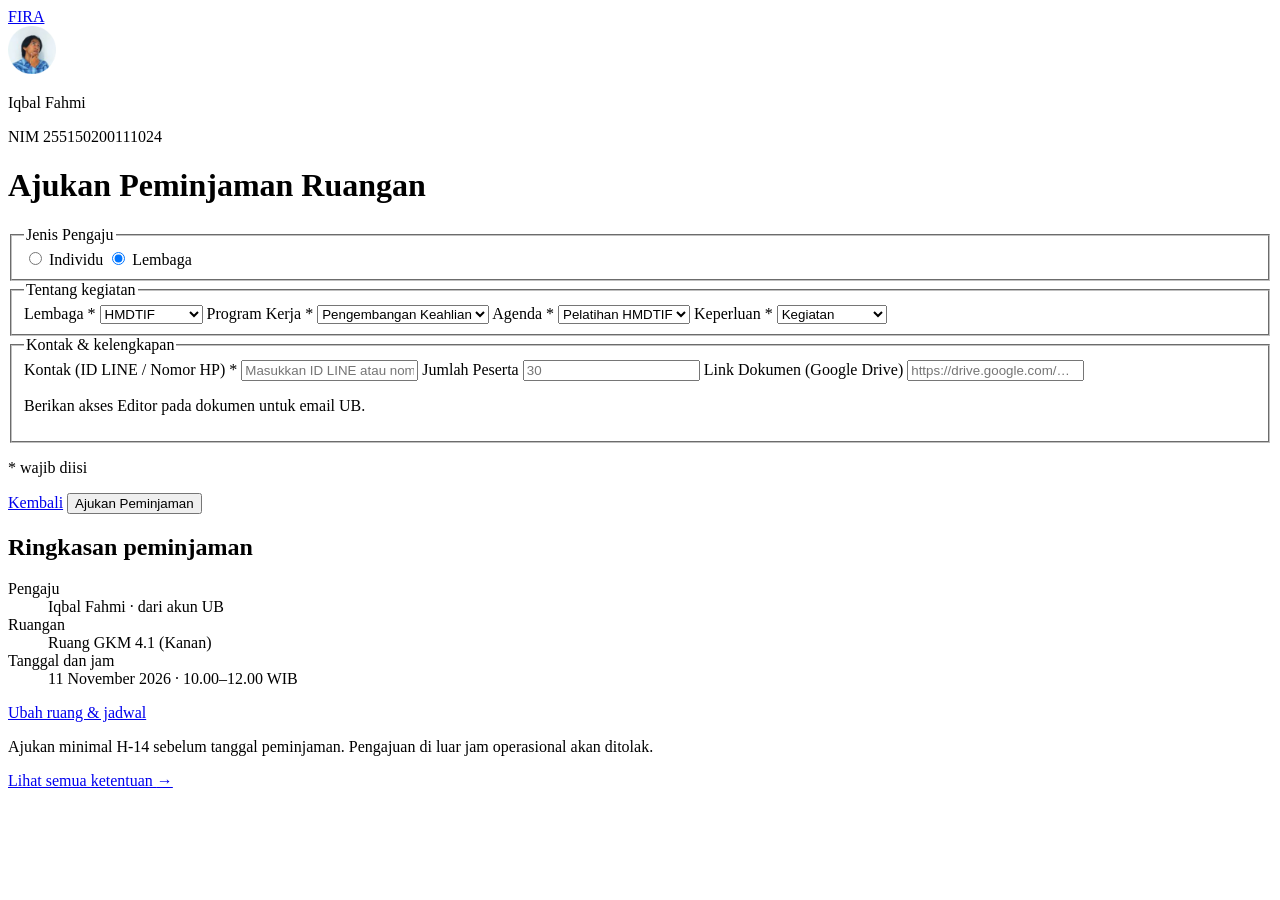
==== ajukan-ruangan.html @ b6a5ecf0 "Gabung Peralatan dan Publikasi sebagai tab di halaman Pinjam Fasilitas" ====
<!doctype html>
<html lang="id">
<head>
  <meta charset="utf-8">
  <meta name="viewport" content="width=device-width, initial-scale=1">
  <title>Ajukan Peminjaman Ruangan · FIRA</title>
</head>
<body>

  <!-- Header -->
  <header>
    <a href="dashboard.html" aria-label="FIRA, ke Dashboard">
      <span>FIRA</span>
    </a>

    <div>
      <img src="assets/avatar.png" alt="" width="48" height="48">
      <p>Iqbal Fahmi</p>
      <p>NIM 255150200111024</p>
    </div>
  </header>

  <main>
    <h1>Ajukan Peminjaman Ruangan</h1>

    <!-- Formulir -->
    <form id="form-ajukan" novalidate>

      <fieldset>
        <legend>Jenis Pengaju</legend>
        <input type="radio" id="pengaju-individu" name="jenis-pengaju" value="individu">
        <label for="pengaju-individu">Individu</label>
        <input type="radio" id="pengaju-lembaga" name="jenis-pengaju" value="lembaga" checked>
        <label for="pengaju-lembaga">Lembaga</label>
      </fieldset>

      <fieldset>
        <legend>Tentang kegiatan</legend>

        <label for="lembaga">Lembaga <span aria-hidden="true">*</span></label>
        <select id="lembaga" name="lembaga" required>
          <option value="">Pilih lembaga</option>
          <option selected>HMDTIF</option>
        </select>

        <label for="proker">Program Kerja <span aria-hidden="true">*</span></label>
        <select id="proker" name="proker" required>
          <option value="">Pilih program kerja</option>
          <option selected>Pengembangan Keahlian</option>
        </select>

        <label for="agenda">Agenda <span aria-hidden="true">*</span></label>
        <select id="agenda" name="agenda" required>
          <option value="">Pilih agenda</option>
          <option selected>Pelatihan HMDTIF</option>
        </select>

        <label for="keperluan">Keperluan <span aria-hidden="true">*</span></label>
        <select id="keperluan" name="keperluan" required>
          <option value="">Pilih keperluan</option>
          <option selected>Kegiatan</option>
        </select>
      </fieldset>

      <fieldset>
        <legend>Kontak &amp; kelengkapan</legend>

        <label for="kontak">Kontak (ID LINE / Nomor HP) <span aria-hidden="true">*</span></label>
        <input type="text" id="kontak" name="kontak" required autocomplete="tel"
               placeholder="Masukkan ID LINE atau nomor HP">

        <label for="peserta">Jumlah Peserta</label>
        <input type="number" id="peserta" name="peserta" min="1" inputmode="numeric" placeholder="30">

        <label for="dokumen">Link Dokumen (Google Drive)</label>
        <input type="url" id="dokumen" name="dokumen" aria-describedby="bantu-dokumen"
               placeholder="https://drive.google.com/…">
        <p id="bantu-dokumen">Berikan akses Editor pada dokumen untuk email UB.</p>
      </fieldset>

      <p><span aria-hidden="true">*</span> wajib diisi</p>

      <!-- Aksi -->
      <a href="pinjam.html#ruangan">Kembali</a>
      <button type="submit">Ajukan Peminjaman</button>
    </form>
  </main>

  <!-- Ringkasan -->
  <aside aria-labelledby="judul-ringkasan">
    <h2 id="judul-ringkasan">Ringkasan peminjaman</h2>
    <dl>
      <dt>Pengaju</dt>
      <dd>Iqbal Fahmi · dari akun UB</dd>
      <dt>Ruangan</dt>
      <dd>Ruang GKM 4.1 (Kanan)</dd>
      <dt>Tanggal dan jam</dt>
      <dd><time datetime="2026-11-11T10:00">11 November 2026 · 10.00–12.00 WIB</time></dd>
    </dl>
    <a href="pinjam.html#ruangan">Ubah ruang &amp; jadwal</a>

    <p>Ajukan minimal H-14 sebelum tanggal peminjaman. Pengajuan di luar jam operasional akan ditolak.</p>
    <a href="prosedur.html">Lihat semua ketentuan <span aria-hidden="true">→</span></a>
  </aside>

</body>
</html>
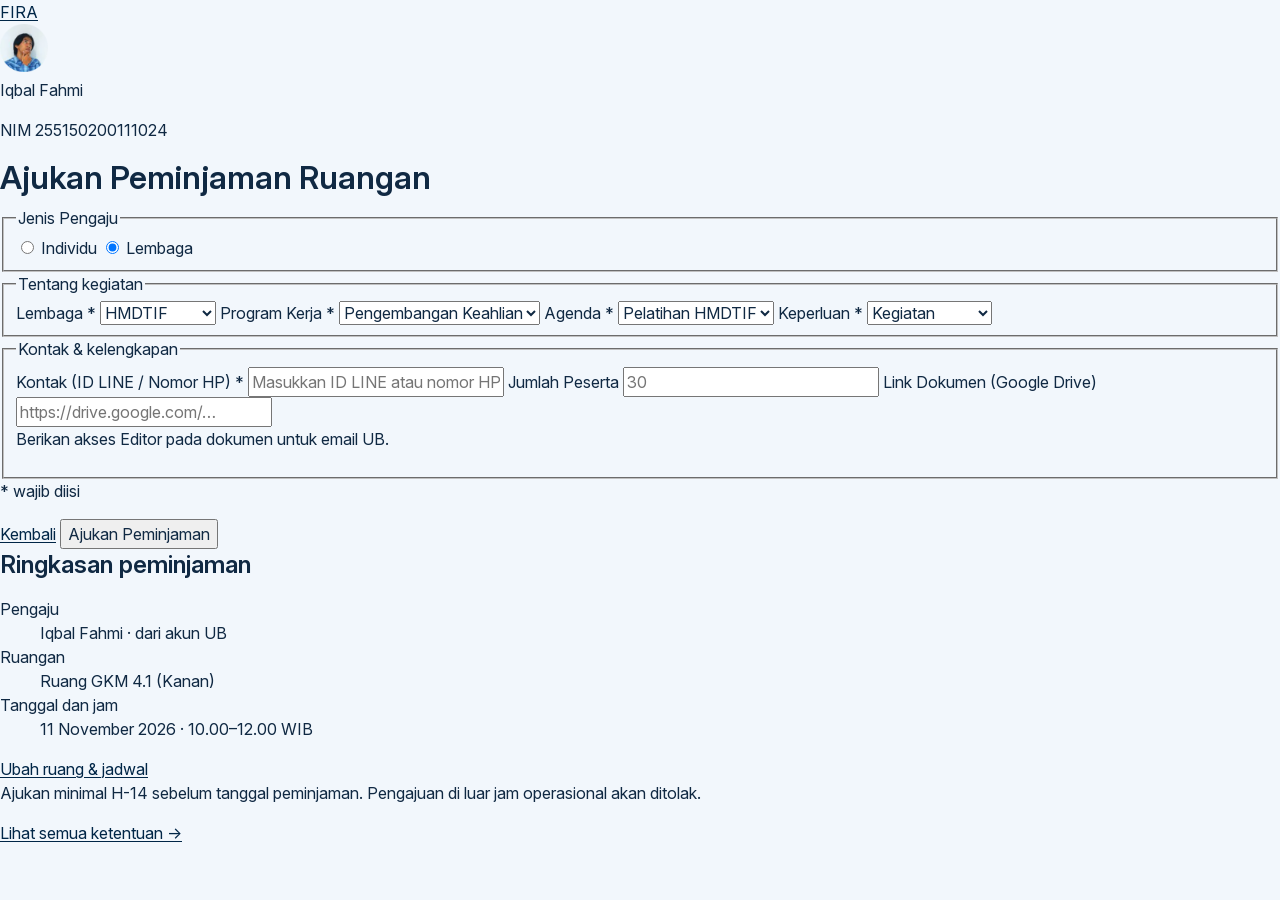
==== commit 6a436fff: "Tahap 1: design tokens, CSS dasar, dan skrip cek kontras WCAG" ====
--- a/ajukan-ruangan.html
+++ b/ajukan-ruangan.html
@@ -4,6 +4,8 @@
   <meta charset="utf-8">
   <meta name="viewport" content="width=device-width, initial-scale=1">
   <title>Ajukan Peminjaman Ruangan · FIRA</title>
+  <link rel="stylesheet" href="css/tokens.css">
+  <link rel="stylesheet" href="css/base.css">
 </head>
 <body>
 
--- a/css/tokens.css
+++ b/css/tokens.css
@@ -0,0 +1,106 @@
+/* Design tokens FIRA */
+
+:root {
+  /* ---------- Primitive: warna ---------- */
+  --white: #ffffff;
+  --navy-900: #002647;
+  --navy-800: #102943;
+  --navy-700: #1e4a7a;
+  --slate-600: #51657b;
+  --slate-400: #7a8ca3;
+  --slate-200: #dce6ef;
+  --slate-100: #f2f7fc;
+  --slate-50: #f5f8fc;
+  --orange-300: #ffa447;
+  --orange-500: #ec831e;
+  --blue-400: #298bd1;
+  --blue-800: #1e40af;
+  --blue-50: #e1f2ff;
+  --purple-800: #513990;
+  --purple-50: #f0ebff;
+  --green-800: #216043;
+  --green-50: #e9f6ef;
+  --amber-800: #884209;
+  --amber-50: #fff5e9;
+  --red-800: #9e3228;
+  --red-50: #fdede9;
+
+  /* ---------- Semantic: warna ---------- */
+  /* 60% permukaan */
+  --color-bg-page: var(--slate-100);
+  --color-bg-surface: var(--white);
+  --color-bg-subtle: var(--slate-50);
+
+  /* 30% teks & struktur */
+  --color-text: var(--navy-800);
+  --color-text-muted: var(--slate-600);
+  --color-text-on-action: var(--white);
+  --color-border-subtle: var(--slate-200);
+  --color-border-control: var(--slate-400);
+
+  /* 10% aksi & aksen */
+  --color-action-primary: var(--navy-900);
+  --color-action-primary-hover: var(--navy-700);
+  --color-action-on-dark: var(--orange-300);
+  --color-accent: var(--orange-500);
+  --color-focus-ring: var(--blue-400);
+
+  /* Status */
+  --color-status-warning: var(--amber-800);
+  --color-status-warning-bg: var(--amber-50);
+  --color-status-danger: var(--red-800);
+  --color-status-danger-bg: var(--red-50);
+  --color-status-success: var(--green-800);
+  --color-status-success-bg: var(--green-50);
+
+  /* Kategori fasilitas */
+  --color-cat-ruangan: var(--blue-800);
+  --color-cat-ruangan-bg: var(--blue-50);
+  --color-cat-peralatan: var(--purple-800);
+  --color-cat-peralatan-bg: var(--purple-50);
+  --color-cat-publikasi: var(--green-800);
+  --color-cat-publikasi-bg: var(--green-50);
+
+  /* ---------- Spasi (8-point) ---------- */
+  --space-1: 0.25rem;  /* 4px */
+  --space-2: 0.5rem;   /* 8px */
+  --space-4: 1rem;     /* 16px */
+  --space-6: 1.5rem;   /* 24px */
+  --space-8: 2rem;     /* 32px */
+  --space-12: 3rem;    /* 48px */
+
+  /* ---------- Tipografi (Major Third 1,25) ---------- */
+  --font-sans: "Inter", Arial, sans-serif;
+  --font-mono: ui-monospace, "JetBrains Mono", Consolas, monospace;
+
+  --text-caption: 0.75rem;   /* 12px */
+  --text-body: 1rem;         /* 16px */
+  --text-h3: 1.25rem;        /* 20px */
+  --text-h2: 1.5rem;         /* 24px */
+  --text-h1: 2rem;           /* 32px */
+
+  --leading-caption: 1rem;   /* 16px */
+  --leading-body: 1.5rem;    /* 24px */
+  --leading-h3: 1.75rem;     /* 28px */
+  --leading-h2: 2rem;        /* 32px */
+  --leading-h1: 2.5rem;      /* 40px */
+
+  --weight-regular: 400;
+  --weight-medium: 500;
+  --weight-semibold: 600;
+  --weight-bold: 700;
+
+  /* ---------- Bentuk ---------- */
+  --radius-sm: 8px;
+  --radius-md: 12px;
+  --radius-lg: 24px;
+  --radius-pill: 999px;
+  --shadow-card: 0 4px 16px rgba(0, 38, 71, 0.08);
+
+  /* ---------- Interaksi ---------- */
+  --size-target: 3rem;       /* 48px, Fitts */
+  --focus-ring: 2px solid var(--color-focus-ring);
+  --focus-offset: 2px;
+  --duration-fast: 100ms;
+  --duration-base: 200ms;
+}
--- a/css/base.css
+++ b/css/base.css
@@ -0,0 +1,80 @@
+/* Dasar: font, reset, tipografi, fokus */
+
+@font-face {
+  font-family: "Inter";
+  src: url("../assets/InterVariable.woff2") format("woff2");
+  font-weight: 100 900;
+  font-display: swap;
+}
+
+*,
+*::before,
+*::after {
+  box-sizing: border-box;
+}
+
+body {
+  margin: 0;
+  background: var(--color-bg-page);
+  color: var(--color-text);
+  font-family: var(--font-sans);
+  font-size: var(--text-body);
+  line-height: var(--leading-body);
+}
+
+/* Tipografi */
+h1, h2, h3, h4 {
+  margin: 0 0 var(--space-2);
+  font-weight: var(--weight-semibold);
+}
+
+h1 { font-size: var(--text-h1); line-height: var(--leading-h1); }
+h2 { font-size: var(--text-h2); line-height: var(--leading-h2); }
+h3 { font-size: var(--text-h3); line-height: var(--leading-h3); }
+h4 { font-size: var(--text-body); line-height: var(--leading-body); }
+
+p {
+  margin: 0 0 var(--space-4);
+}
+
+small,
+caption {
+  font-size: var(--text-caption);
+  line-height: var(--leading-caption);
+}
+
+a {
+  color: var(--color-action-primary);
+  text-decoration-thickness: 1px;
+  text-underline-offset: 2px;
+}
+
+img {
+  max-width: 100%;
+  height: auto;
+}
+
+/* Form mewarisi font halaman */
+button,
+input,
+select,
+textarea {
+  font: inherit;
+  color: inherit;
+}
+
+/* Fokus keyboard */
+:focus-visible {
+  outline: var(--focus-ring);
+  outline-offset: var(--focus-offset);
+}
+
+/* Gerak minimal */
+@media (prefers-reduced-motion: reduce) {
+  *,
+  *::before,
+  *::after {
+    transition-duration: 0.01ms !important;
+    animation-duration: 0.01ms !important;
+  }
+}
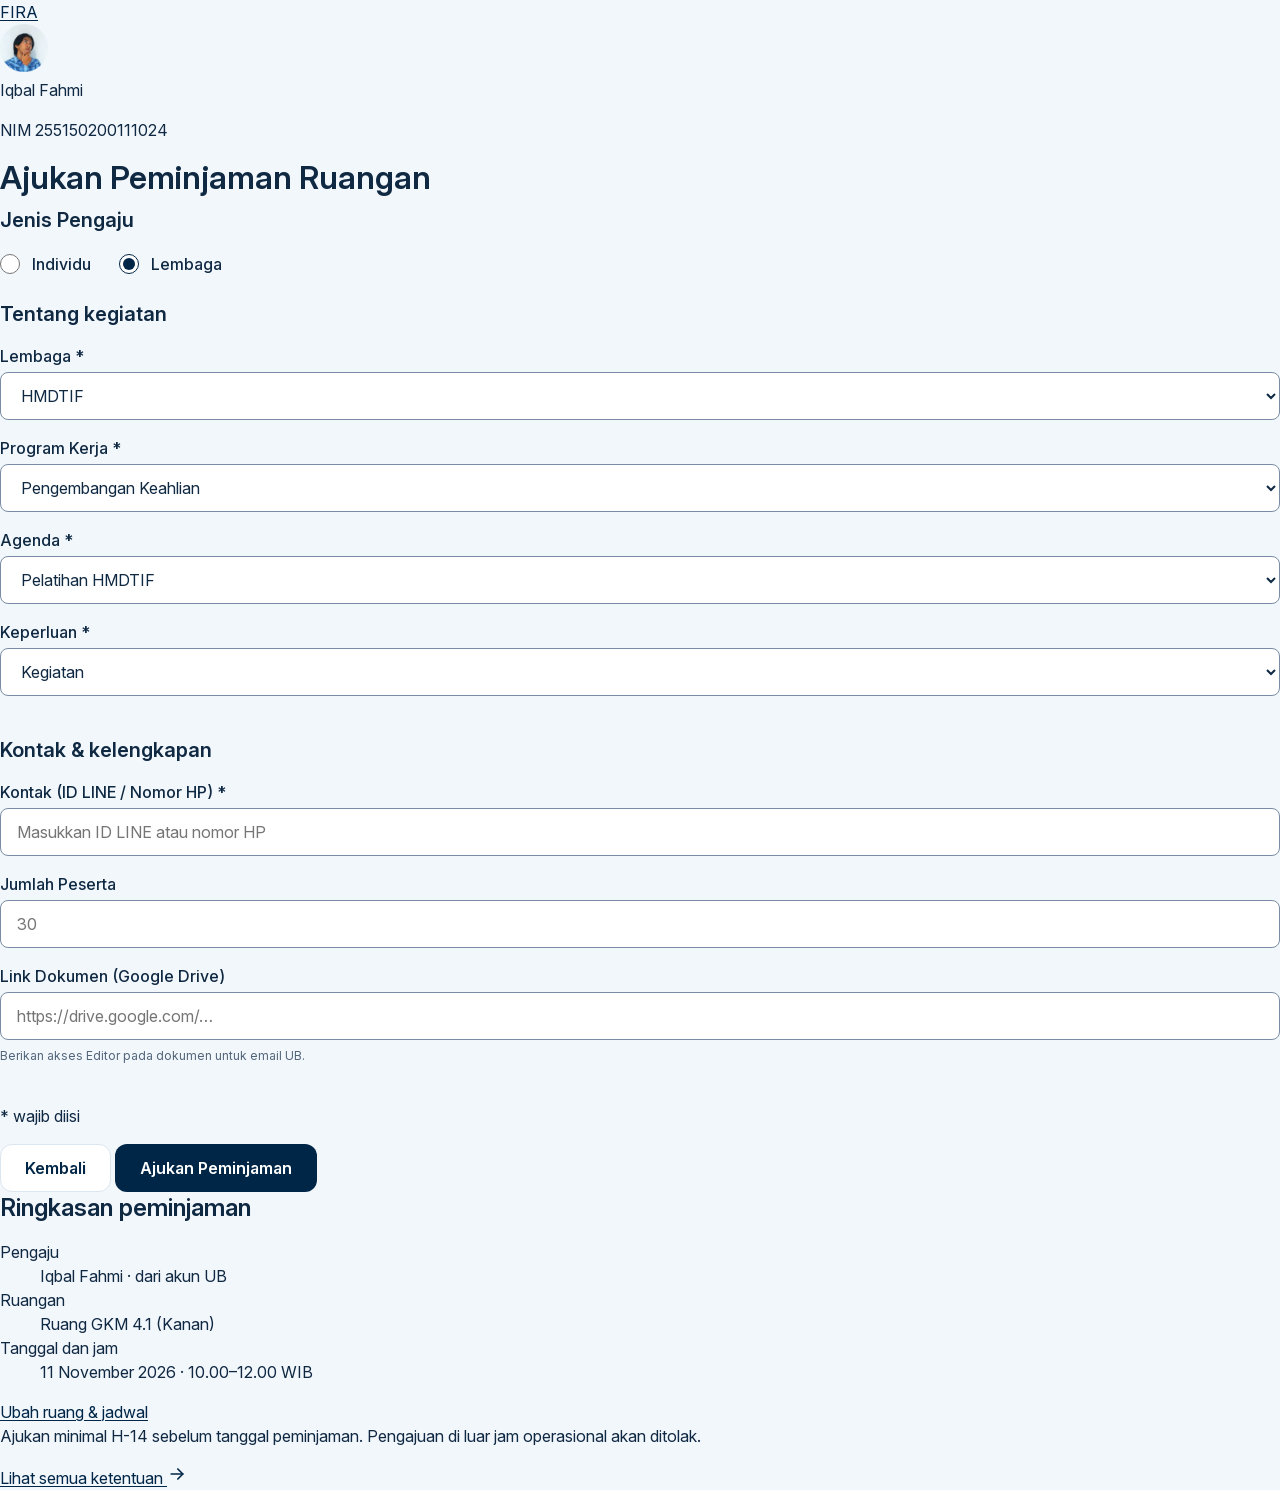
==== commit 158251bf: "Tahap 2: komponen tombol, badge, field, kartu, ikon SVG, dan etalase komponen" ====
--- a/ajukan-ruangan.html
+++ b/ajukan-ruangan.html
@@ -6,6 +6,7 @@
   <title>Ajukan Peminjaman Ruangan · FIRA</title>
   <link rel="stylesheet" href="css/tokens.css">
   <link rel="stylesheet" href="css/base.css">
+  <link rel="stylesheet" href="css/components.css">
 </head>
 <body>
 
@@ -77,14 +78,14 @@
         <label for="dokumen">Link Dokumen (Google Drive)</label>
         <input type="url" id="dokumen" name="dokumen" aria-describedby="bantu-dokumen"
                placeholder="https://drive.google.com/…">
-        <p id="bantu-dokumen">Berikan akses Editor pada dokumen untuk email UB.</p>
+        <p class="hint" id="bantu-dokumen">Berikan akses Editor pada dokumen untuk email UB.</p>
       </fieldset>
 
       <p><span aria-hidden="true">*</span> wajib diisi</p>
 
       <!-- Aksi -->
-      <a href="pinjam.html#ruangan">Kembali</a>
-      <button type="submit">Ajukan Peminjaman</button>
+      <a class="btn btn--secondary" href="pinjam.html#ruangan">Kembali</a>
+      <button type="submit" class="btn btn--primary">Ajukan Peminjaman</button>
     </form>
   </main>
 
@@ -102,7 +103,7 @@
     <a href="pinjam.html#ruangan">Ubah ruang &amp; jadwal</a>
 
     <p>Ajukan minimal H-14 sebelum tanggal peminjaman. Pengajuan di luar jam operasional akan ditolak.</p>
-    <a href="prosedur.html">Lihat semua ketentuan <span aria-hidden="true">→</span></a>
+    <a href="prosedur.html">Lihat semua ketentuan <svg class="icon" viewBox="0 0 24 24" aria-hidden="true" focusable="false"><path d="M5 12h14"/><path d="M13 6l6 6-6 6"/></svg></a>
   </aside>
 
 </body>
--- a/css/components.css
+++ b/css/components.css
@@ -0,0 +1,213 @@
+/* Komponen: ikon, tombol, badge, field, kartu */
+
+/* ---------- Ikon ---------- */
+.icon {
+  width: 1.25em;
+  height: 1.25em;
+  flex: none;
+  fill: none;
+  stroke: currentColor;
+  stroke-width: 2;
+  stroke-linecap: round;
+  stroke-linejoin: round;
+}
+
+/* ---------- Tombol ---------- */
+.btn {
+  display: inline-flex;
+  align-items: center;
+  justify-content: center;
+  gap: var(--space-2);
+  min-height: var(--size-target);
+  padding: 0 var(--space-6);
+  border: 1px solid transparent;
+  border-radius: var(--radius-md);
+  font-weight: var(--weight-semibold);
+  text-decoration: none;
+  white-space: nowrap;
+  cursor: pointer;
+  transition: background-color var(--duration-fast), border-color var(--duration-fast),
+              transform var(--duration-fast);
+}
+
+.btn:active {
+  transform: scale(0.98);
+}
+
+.btn--primary {
+  background: var(--color-action-primary);
+  color: var(--color-text-on-action);
+}
+
+.btn--primary:hover {
+  background: var(--color-action-primary-hover);
+}
+
+.btn--secondary {
+  background: var(--color-bg-surface);
+  border-color: var(--color-border-subtle);
+  color: var(--color-action-primary);
+}
+
+.btn--secondary:hover {
+  border-color: var(--color-border-control);
+  background: var(--color-bg-subtle);
+}
+
+.btn--on-dark {
+  background: var(--color-action-on-dark);
+  color: var(--color-action-primary);
+}
+
+.btn--on-dark:hover {
+  filter: brightness(1.08);
+}
+
+.btn--sm {
+  min-height: 2.5rem;
+  padding: 0 var(--space-4);
+}
+
+.btn:disabled,
+.btn[aria-disabled="true"] {
+  opacity: 0.45;
+  cursor: not-allowed;
+  transform: none;
+}
+
+/* Loading: tambahkan aria-busy="true" + disabled */
+.btn[aria-busy="true"] {
+  cursor: progress;
+}
+
+.btn[aria-busy="true"]::before {
+  content: "";
+  width: 1em;
+  height: 1em;
+  border: 2px solid currentColor;
+  border-right-color: transparent;
+  border-radius: 50%;
+  animation: putar 700ms linear infinite;
+}
+
+@keyframes putar {
+  to { transform: rotate(360deg); }
+}
+
+/* ---------- Badge status ---------- */
+.badge {
+  display: inline-flex;
+  align-items: center;
+  gap: var(--space-1);
+  margin: 0;
+  padding: var(--space-1) var(--space-2);
+  border-radius: var(--radius-pill);
+  font-size: var(--text-caption);
+  line-height: var(--leading-caption);
+  font-weight: var(--weight-semibold);
+  white-space: nowrap;
+}
+
+.badge--warning { background: var(--color-status-warning-bg); color: var(--color-status-warning); }
+.badge--danger  { background: var(--color-status-danger-bg);  color: var(--color-status-danger); }
+.badge--success { background: var(--color-status-success-bg); color: var(--color-status-success); }
+
+/* ---------- Field ---------- */
+fieldset {
+  margin: 0 0 var(--space-6);
+  padding: 0;
+  border: 0;
+}
+
+legend {
+  margin-bottom: var(--space-4);
+  padding: 0;
+  font-size: var(--text-h3);
+  line-height: var(--leading-h3);
+  font-weight: var(--weight-semibold);
+}
+
+label {
+  display: block;
+  margin-bottom: var(--space-1);
+  font-weight: var(--weight-medium);
+}
+
+input:not([type="checkbox"], [type="radio"]),
+select,
+textarea {
+  display: block;
+  width: 100%;
+  min-height: var(--size-target);
+  margin-bottom: var(--space-4);
+  padding: 0 var(--space-4);
+  border: 1px solid var(--color-border-control);
+  border-radius: var(--radius-sm);
+  background: var(--color-bg-surface);
+  transition: border-color var(--duration-fast);
+}
+
+input:not([type="checkbox"], [type="radio"]):hover,
+select:hover {
+  border-color: var(--color-text-muted);
+}
+
+input[aria-invalid="true"],
+select[aria-invalid="true"] {
+  border-color: var(--color-status-danger);
+}
+
+input:disabled,
+select:disabled {
+  opacity: 0.45;
+  cursor: not-allowed;
+}
+
+input[type="checkbox"],
+input[type="radio"] {
+  width: 1.25rem;
+  height: 1.25rem;
+  margin: 0;
+  vertical-align: middle;
+  accent-color: var(--color-action-primary);
+  cursor: pointer;
+}
+
+input[type="checkbox"] + label,
+input[type="radio"] + label {
+  display: inline;
+  margin: 0 var(--space-6) 0 var(--space-2);
+  vertical-align: middle;
+  cursor: pointer;
+}
+
+.hint {
+  margin-top: calc(-1 * var(--space-2));
+  color: var(--color-text-muted);
+  font-size: var(--text-caption);
+  line-height: var(--leading-caption);
+}
+
+.error {
+  display: flex;
+  align-items: center;
+  gap: var(--space-1);
+  margin-top: calc(-1 * var(--space-2));
+  color: var(--color-status-danger);
+  font-size: var(--text-caption);
+  line-height: var(--leading-caption);
+  font-weight: var(--weight-medium);
+}
+
+.error[hidden] {
+  display: none;
+}
+
+/* ---------- Kartu ---------- */
+.card {
+  padding: var(--space-6);
+  border: 1px solid var(--color-border-subtle);
+  border-radius: var(--radius-lg);
+  background: var(--color-bg-surface);
+  box-shadow: var(--shadow-card);
+}
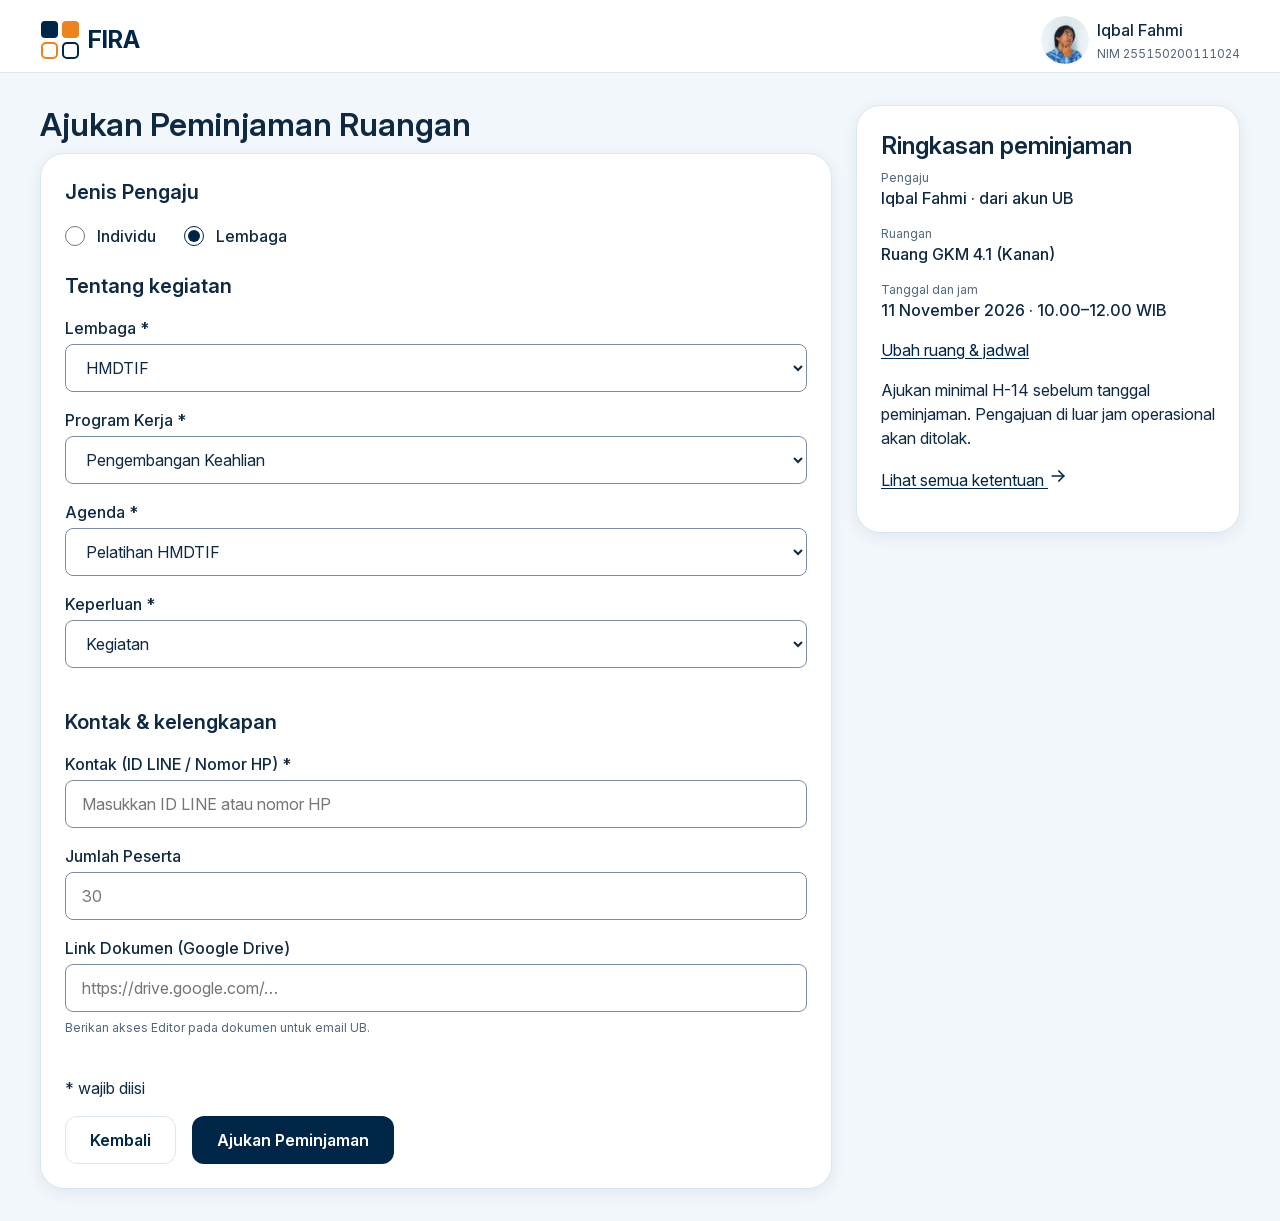
==== commit 6d2a8787: "Tahap 3: layout grid 12 kolom, header, dan breakpoint responsif" ====
--- a/ajukan-ruangan.html
+++ b/ajukan-ruangan.html
@@ -7,27 +7,30 @@
   <link rel="stylesheet" href="css/tokens.css">
   <link rel="stylesheet" href="css/base.css">
   <link rel="stylesheet" href="css/components.css">
+  <link rel="stylesheet" href="css/layout.css">
 </head>
 <body>
 
   <!-- Header -->
-  <header>
-    <a href="dashboard.html" aria-label="FIRA, ke Dashboard">
+  <header class="site-header">
+    <a class="logo" href="dashboard.html" aria-label="FIRA, ke Dashboard">
+      <svg viewBox="0 0 40 40" aria-hidden="true" focusable="false"><rect x="1" y="1" width="17" height="17" rx="4" fill="#002647"/><rect x="22" y="1" width="17" height="17" rx="4" fill="#ec831e"/><rect x="2" y="23" width="15" height="15" rx="4" fill="none" stroke="#ec831e" stroke-width="2"/><rect x="23" y="23" width="15" height="15" rx="4" fill="none" stroke="#002647" stroke-width="2"/></svg>
       <span>FIRA</span>
     </a>
 
-    <div>
+    <div class="profil">
       <img src="assets/avatar.png" alt="" width="48" height="48">
       <p>Iqbal Fahmi</p>
       <p>NIM 255150200111024</p>
     </div>
   </header>
 
-  <main>
+  <div class="container grid">
+  <main class="col-8">
     <h1>Ajukan Peminjaman Ruangan</h1>
 
     <!-- Formulir -->
-    <form id="form-ajukan" novalidate>
+    <form id="form-ajukan" class="card" novalidate>
 
       <fieldset>
         <legend>Jenis Pengaju</legend>
@@ -84,13 +87,15 @@
       <p><span aria-hidden="true">*</span> wajib diisi</p>
 
       <!-- Aksi -->
+      <div class="aksi">
       <a class="btn btn--secondary" href="pinjam.html#ruangan">Kembali</a>
       <button type="submit" class="btn btn--primary">Ajukan Peminjaman</button>
+      </div>
     </form>
   </main>
 
   <!-- Ringkasan -->
-  <aside aria-labelledby="judul-ringkasan">
+  <aside class="card ringkasan col-4" aria-labelledby="judul-ringkasan">
     <h2 id="judul-ringkasan">Ringkasan peminjaman</h2>
     <dl>
       <dt>Pengaju</dt>
@@ -105,6 +110,7 @@
     <p>Ajukan minimal H-14 sebelum tanggal peminjaman. Pengajuan di luar jam operasional akan ditolak.</p>
     <a href="prosedur.html">Lihat semua ketentuan <svg class="icon" viewBox="0 0 24 24" aria-hidden="true" focusable="false"><path d="M5 12h14"/><path d="M13 6l6 6-6 6"/></svg></a>
   </aside>
+  </div>
 
 </body>
 </html>
--- a/css/tokens.css
+++ b/css/tokens.css
@@ -6,6 +6,7 @@
   --navy-900: #002647;
   --navy-800: #102943;
   --navy-700: #1e4a7a;
+  --navy-600: #154f7e;
   --slate-600: #51657b;
   --slate-400: #7a8ca3;
   --slate-200: #dce6ef;
@@ -43,6 +44,7 @@
   --color-action-primary-hover: var(--navy-700);
   --color-action-on-dark: var(--orange-300);
   --color-accent: var(--orange-500);
+  --color-bg-hero: linear-gradient(90deg, var(--navy-900), var(--navy-600));
   --color-focus-ring: var(--blue-400);
 
   /* Status */
@@ -78,12 +80,14 @@
   --text-h3: 1.25rem;        /* 20px */
   --text-h2: 1.5rem;         /* 24px */
   --text-h1: 2rem;           /* 32px */
+  --text-display: 4rem;      /* 64px, judul login */
 
   --leading-caption: 1rem;   /* 16px */
   --leading-body: 1.5rem;    /* 24px */
   --leading-h3: 1.75rem;     /* 28px */
   --leading-h2: 2rem;        /* 32px */
   --leading-h1: 2.5rem;      /* 40px */
+  --leading-display: 4.5rem; /* 72px */
 
   --weight-regular: 400;
   --weight-medium: 500;
@@ -97,6 +101,11 @@
   --radius-pill: 999px;
   --shadow-card: 0 4px 16px rgba(0, 38, 71, 0.08);
 
+  /* ---------- Layout ---------- */
+  --container-max: 75rem;    /* 1200px */
+  --gutter: var(--space-6);  /* 24px desktop */
+  --page-margin: var(--space-4);
+
   /* ---------- Interaksi ---------- */
   --size-target: 3rem;       /* 48px, Fitts */
   --focus-ring: 2px solid var(--color-focus-ring);
--- a/css/layout.css
+++ b/css/layout.css
@@ -0,0 +1,447 @@
+/* Layout: container, grid 12 kolom, header, pola halaman */
+
+/* ---------- Container & grid ---------- */
+.container {
+  width: 100%;
+  max-width: calc(var(--container-max) + 2 * var(--page-margin));
+  margin: 0 auto;
+  padding: var(--space-8) var(--page-margin);
+}
+
+.grid {
+  display: grid;
+  grid-template-columns: repeat(12, minmax(0, 1fr));
+  gap: var(--gutter);
+  align-items: start;
+}
+
+/* Mobile: semua kolom penuh */
+.grid > * {
+  grid-column: 1 / -1;
+  min-width: 0;
+}
+
+@media (min-width: 768px) {
+  :root { --page-margin: var(--space-6); }
+  .col-md-6 { grid-column: span 6; }
+}
+
+@media (min-width: 992px) {
+  .col-4 { grid-column: span 4; }
+  .col-6 { grid-column: span 6; }
+  .col-8 { grid-column: span 8; }
+}
+
+@media (max-width: 575px) {
+  :root { --gutter: var(--space-4); }
+}
+
+/* Tombol di grid tidak melebar */
+.grid > .btn {
+  justify-self: start;
+}
+
+/* Daftar tanpa bullet */
+.list-plain {
+  margin: 0;
+  padding: 0;
+  list-style: none;
+}
+
+/* ---------- Header ---------- */
+.site-header {
+  display: grid;
+  grid-template-columns: 1fr auto;
+  grid-template-areas:
+    "logo profil"
+    "nav  notif";
+  align-items: center;
+  gap: var(--space-2) var(--space-4);
+  padding: var(--space-4) max(var(--page-margin), (100% - var(--container-max)) / 2) 0;
+  border-bottom: 1px solid var(--color-border-subtle);
+  background: var(--color-bg-surface);
+}
+
+.logo {
+  grid-area: logo;
+  display: inline-flex;
+  align-items: center;
+  gap: var(--space-2);
+  justify-self: start;
+  color: var(--color-action-primary);
+  font-size: var(--text-h2);
+  line-height: var(--leading-h2);
+  font-weight: var(--weight-bold);
+  text-decoration: none;
+}
+
+.logo svg {
+  width: 2.5rem;
+  height: 2.5rem;
+}
+
+.profil {
+  grid-area: profil;
+  display: grid;
+  grid-template-columns: auto auto;
+  align-items: center;
+  column-gap: var(--space-2);
+}
+
+.profil img {
+  grid-row: span 2;
+  width: 3rem;
+  height: 3rem;
+  border-radius: 50%;
+  object-fit: cover;
+}
+
+.profil p {
+  margin: 0;
+  font-weight: var(--weight-medium);
+}
+
+.profil p + p {
+  color: var(--color-text-muted);
+  font-size: var(--text-caption);
+  line-height: var(--leading-caption);
+  font-weight: var(--weight-regular);
+  font-variant-numeric: tabular-nums;
+}
+
+.notif {
+  grid-area: notif;
+}
+
+/* Navigasi utama: tab dengan garis aksen */
+.nav-utama {
+  grid-area: nav;
+  overflow-x: auto;
+}
+
+.nav-utama ul {
+  display: flex;
+  gap: var(--space-6);
+  margin: 0;
+  padding: 0;
+  list-style: none;
+}
+
+.nav-utama a {
+  display: block;
+  padding: var(--space-2) 0 var(--space-4);
+  border-bottom: 3px solid transparent;
+  color: var(--color-text-muted);
+  text-decoration: none;
+  white-space: nowrap;
+}
+
+.nav-utama a:hover {
+  color: var(--color-text);
+}
+
+.nav-utama a[aria-current="page"] {
+  border-bottom-color: var(--color-accent);
+  color: var(--color-text);
+  font-weight: var(--weight-semibold);
+}
+
+@media (max-width: 575px) {
+  .site-header {
+    grid-template-columns: 1fr auto auto;
+    grid-template-areas:
+      "logo notif profil"
+      "nav  nav   nav";
+  }
+
+  .profil p { display: none; }
+}
+
+/* ---------- Hero (latar gelap) ---------- */
+.hero {
+  padding: var(--space-8);
+  border-radius: var(--radius-lg);
+  background: var(--color-bg-hero);
+  color: var(--color-text-on-action);
+}
+
+.hero a:not(.btn) {
+  color: inherit;
+}
+
+.aksi {
+  display: flex;
+  flex-wrap: wrap;
+  gap: var(--space-4);
+  align-items: center;
+}
+
+/* ---------- Kartu status (dashboard) ---------- */
+.daftar-status {
+  display: grid;
+  gap: var(--space-4);
+}
+
+.card--status {
+  display: grid;
+  grid-template-columns: 1fr auto;
+  column-gap: var(--space-4);
+}
+
+.card--status > * {
+  grid-column: 1;
+}
+
+.card--status > .badge {
+  grid-column: 2;
+  grid-row: 1;
+  align-self: start;
+}
+
+.card--status > .btn {
+  grid-column: 2;
+  justify-self: end;
+  align-self: end;
+}
+
+.card--status p {
+  margin-bottom: var(--space-2);
+}
+
+.card--status h3 + p {
+  color: var(--color-text-muted);
+}
+
+@media (max-width: 575px) {
+  .card--status > .badge,
+  .card--status > .btn {
+    grid-column: 1;
+    grid-row: auto;
+    justify-self: start;
+    margin-bottom: var(--space-2);
+  }
+}
+
+.text-danger {
+  color: var(--color-status-danger);
+}
+
+/* ---------- Kalender ---------- */
+.kalender table {
+  width: 100%;
+  table-layout: fixed;
+  border-collapse: collapse;
+  text-align: center;
+  font-variant-numeric: tabular-nums;
+}
+
+.kalender caption {
+  margin-bottom: var(--space-4);
+  color: var(--color-text-muted);
+  text-align: left;
+  font-size: var(--text-body);
+  line-height: var(--leading-body);
+}
+
+.kalender th {
+  padding-bottom: var(--space-2);
+  color: var(--color-text-muted);
+  font-size: var(--text-caption);
+  font-weight: var(--weight-medium);
+}
+
+.kalender th abbr {
+  text-decoration: none;
+}
+
+.kalender td {
+  height: var(--size-target);
+  padding: var(--space-1) 0;
+}
+
+.hari {
+  display: inline-flex;
+  flex-direction: column;
+  align-items: center;
+  justify-content: center;
+  width: 2.75rem;
+  height: 2.75rem;
+  border: 0;
+  border-radius: var(--radius-sm);
+  font-weight: var(--weight-semibold);
+  cursor: pointer;
+}
+
+.hari--ruangan   { background: var(--color-cat-ruangan-bg);   color: var(--color-cat-ruangan); }
+.hari--peralatan { background: var(--color-cat-peralatan-bg); color: var(--color-cat-peralatan); }
+.hari--publikasi { background: var(--color-cat-publikasi-bg); color: var(--color-cat-publikasi); }
+
+.hari:hover {
+  outline: 1px solid currentColor;
+}
+
+.legenda {
+  display: flex;
+  flex-wrap: wrap;
+  gap: var(--space-4);
+  margin: var(--space-4) 0 0;
+  padding: 0;
+  list-style: none;
+  font-size: var(--text-caption);
+}
+
+.legenda li::before {
+  content: "";
+  display: inline-block;
+  width: 0.75rem;
+  height: 0.75rem;
+  margin-right: var(--space-1);
+  border-radius: 3px;
+  vertical-align: -1px;
+  background: currentColor;
+}
+
+.legenda .hari--ruangan,
+.legenda .hari--peralatan,
+.legenda .hari--publikasi {
+  background: none;
+}
+
+/* ---------- Segmen kategori (pinjam) ---------- */
+.segmen ul {
+  display: inline-flex;
+  gap: var(--space-1);
+  margin: 0 0 var(--space-6);
+  padding: var(--space-1);
+  border-radius: var(--radius-md);
+  background: var(--color-border-subtle);
+  list-style: none;
+}
+
+.segmen a {
+  display: block;
+  padding: var(--space-2) var(--space-4);
+  border-radius: var(--radius-sm);
+  color: var(--color-text);
+  font-weight: var(--weight-medium);
+  text-decoration: none;
+}
+
+.segmen a:hover,
+.segmen a[aria-current="true"] {
+  background: var(--color-bg-surface);
+}
+
+.panel {
+  margin-bottom: var(--space-12);
+}
+
+.hero + .panel {
+  margin-top: var(--space-8);
+}
+
+/* ---------- Langkah alur (prosedur) ---------- */
+.langkah {
+  display: grid;
+  gap: var(--space-4);
+  margin: 0;
+  padding: 0;
+  list-style: none;
+  counter-reset: langkah;
+}
+
+.langkah li {
+  counter-increment: langkah;
+}
+
+.langkah li::before {
+  content: counter(langkah);
+  display: grid;
+  place-items: center;
+  width: 2rem;
+  height: 2rem;
+  margin-bottom: var(--space-2);
+  border-radius: 50%;
+  background: var(--color-action-primary);
+  color: var(--color-text-on-action);
+  font-weight: var(--weight-semibold);
+}
+
+@media (min-width: 768px) {
+  .langkah { grid-template-columns: repeat(4, 1fr); }
+}
+
+.checklist li {
+  padding: var(--space-4) 0;
+  border-bottom: 1px solid var(--color-border-subtle);
+}
+
+.checklist li:last-child {
+  border-bottom: 0;
+}
+
+.checklist .hint {
+  margin: var(--space-1) 0 0 calc(1.25rem + var(--space-2));
+}
+
+/* ---------- Ringkasan (dl) ---------- */
+.ringkasan dl {
+  margin: 0 0 var(--space-4);
+}
+
+.ringkasan dt {
+  color: var(--color-text-muted);
+  font-size: var(--text-caption);
+  line-height: var(--leading-caption);
+}
+
+.ringkasan dd {
+  margin: 0 0 var(--space-4);
+  font-weight: var(--weight-medium);
+}
+
+.ringkasan > a:not(.btn) {
+  display: inline-block;
+  margin-bottom: var(--space-4);
+}
+
+.ringkasan .btn {
+  width: 100%;
+  margin-top: var(--space-2);
+}
+
+/* ---------- Login ---------- */
+.login {
+  min-height: calc(100vh - 10rem);
+  align-items: stretch;
+}
+
+.login .hero {
+  display: flex;
+  flex-direction: column;
+  justify-content: center;
+}
+
+.login .hero h1 {
+  font-size: var(--text-display);
+  line-height: var(--leading-display);
+}
+
+.login .card {
+  display: flex;
+  flex-direction: column;
+  justify-content: center;
+}
+
+.site-footer {
+  padding: var(--space-4) var(--page-margin);
+  border-top: 1px solid var(--color-border-subtle);
+  background: var(--color-bg-surface);
+  color: var(--color-text-muted);
+  text-align: center;
+  font-size: var(--text-caption);
+}
+
+.site-footer p {
+  margin: 0;
+}
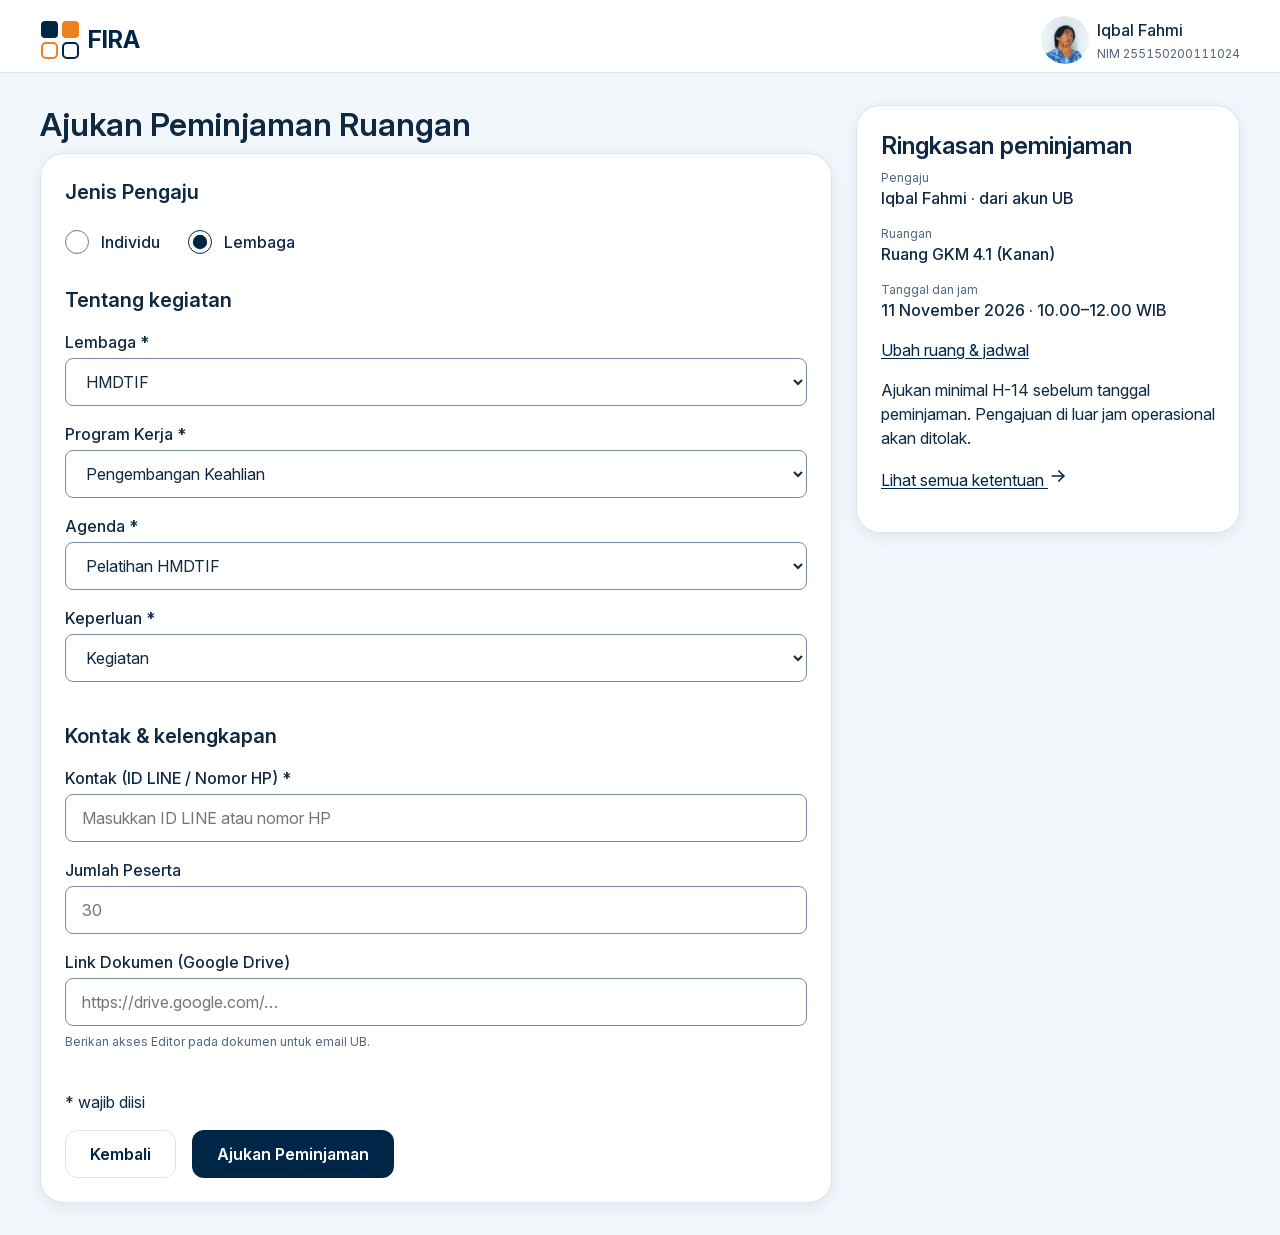
==== commit 7b34f270: "Pengajuan tampil di dashboard, jalur Individu, agenda per tanggal, dan pilihan dropdown" ====
--- a/ajukan-ruangan.html
+++ b/ajukan-ruangan.html
@@ -8,6 +8,10 @@
   <link rel="stylesheet" href="css/base.css">
   <link rel="stylesheet" href="css/components.css">
   <link rel="stylesheet" href="css/layout.css">
+  <script src="js/dialog.js" defer></script>
+  <script src="js/form.js" defer></script>
+  <script src="js/pengajuan.js" defer></script>
+  <script src="js/ajukan.js" defer></script>
 </head>
 <body>
 
@@ -40,13 +44,26 @@
         <label for="pengaju-lembaga">Lembaga</label>
       </fieldset>
 
-      <fieldset>
+      <fieldset id="fieldset-lembaga">
         <legend>Tentang kegiatan</legend>
 
         <label for="lembaga">Lembaga <span aria-hidden="true">*</span></label>
         <select id="lembaga" name="lembaga" required>
           <option value="">Pilih lembaga</option>
+          <option>BCC</option>
+          <option>BIOS</option>
+          <option>DPM</option>
+          <option>GDGoC</option>
           <option selected>HMDTIF</option>
+          <option>K-RISMA</option>
+          <option>KBMDSI</option>
+          <option>LKI-AMD</option>
+          <option>LPM DISPLAY</option>
+          <option>OPTIIK</option>
+          <option>POROS</option>
+          <option>RAION</option>
+          <option>ROBOTIIK</option>
+          <option>SGE</option>
         </select>
 
         <label for="proker">Program Kerja <span aria-hidden="true">*</span></label>
@@ -101,9 +118,9 @@
       <dt>Pengaju</dt>
       <dd>Iqbal Fahmi · dari akun UB</dd>
       <dt>Ruangan</dt>
-      <dd>Ruang GKM 4.1 (Kanan)</dd>
+      <dd data-isi="ruang">Ruang GKM 4.1 (Kanan)</dd>
       <dt>Tanggal dan jam</dt>
-      <dd><time datetime="2026-11-11T10:00">11 November 2026 · 10.00–12.00 WIB</time></dd>
+      <dd data-isi="jadwal">11 November 2026 · 10.00–12.00 WIB</dd>
     </dl>
     <a href="pinjam.html#ruangan">Ubah ruang &amp; jadwal</a>
 
@@ -112,5 +129,27 @@
   </aside>
   </div>
 
+  <!-- Dialog -->
+  <dialog id="dlg-konfirmasi" class="dialog" aria-labelledby="dlg-konfirmasi-judul">
+    <form method="dialog" class="dialog__tutup"><button class="btn btn--secondary btn--sm" aria-label="Tutup"><svg class="icon" viewBox="0 0 24 24" aria-hidden="true" focusable="false"><path d="M6 6l12 12M18 6L6 18"/></svg></button></form>
+    <h2 id="dlg-konfirmasi-judul">Ajukan peminjaman ruangan ke BEM?</h2>
+    <p>Pengajuan akan diteruskan untuk diverifikasi. Periksa kembali ruang, jadwal, dan dokumen sebelum mengirim.</p>
+    <dl class="ringkasan">
+      <dt>Ruangan</dt><dd data-isi="ruang">Ruang GKM 4.1 (Kanan)</dd>
+      <dt>Tanggal dan jam</dt><dd data-isi="jadwal">11 November 2026 · 10.00–12.00 WIB</dd>
+    </dl>
+    <div class="aksi aksi--kanan">
+      <form method="dialog"><button class="btn btn--secondary">Batal</button></form>
+      <button type="button" id="tombol-kirim" class="btn btn--primary">Ya, Ajukan</button>
+    </div>
+    <p class="hint">Tekan Esc untuk membatalkan.</p>
+  </dialog>
+  <dialog id="dlg-terkirim" class="dialog dialog--tengah" aria-labelledby="dlg-terkirim-judul">
+    <p class="ikon-besar"><svg class="icon" viewBox="0 0 24 24" aria-hidden="true" focusable="false"><path d="M5 12.5l4.5 4.5L19 7.5"/></svg></p>
+    <h2 id="dlg-terkirim-judul">Pengajuan terkirim</h2>
+    <p>Pengajuan diteruskan untuk ditinjau. Pantau perkembangannya melalui Status peminjaman.</p>
+    <a class="btn btn--primary" href="dashboard.html">Ke Dashboard <svg class="icon" viewBox="0 0 24 24" aria-hidden="true" focusable="false"><path d="M5 12h14"/><path d="M13 6l6 6-6 6"/></svg></a>
+  </dialog>
+
 </body>
 </html>
--- a/css/base.css
+++ b/css/base.css
@@ -63,6 +63,11 @@
   color: inherit;
 }
 
+/* Atribut hidden selalu menang atas display dari class */
+[hidden] {
+  display: none !important;
+}
+
 /* Fokus keyboard */
 :focus-visible {
   outline: var(--focus-ring);
--- a/css/components.css
+++ b/css/components.css
@@ -165,8 +165,8 @@
 
 input[type="checkbox"],
 input[type="radio"] {
-  width: 1.25rem;
-  height: 1.25rem;
+  width: 1.5rem;
+  height: 1.5rem;
   margin: 0;
   vertical-align: middle;
   accent-color: var(--color-action-primary);
@@ -175,7 +175,8 @@
 
 input[type="checkbox"] + label,
 input[type="radio"] + label {
-  display: inline;
+  display: inline-block;
+  padding-block: var(--space-2);
   margin: 0 var(--space-6) 0 var(--space-2);
   vertical-align: middle;
   cursor: pointer;
@@ -199,10 +200,6 @@
   font-weight: var(--weight-medium);
 }
 
-.error[hidden] {
-  display: none;
-}
-
 /* ---------- Kartu ---------- */
 .card {
   padding: var(--space-6);
@@ -211,3 +208,61 @@
   background: var(--color-bg-surface);
   box-shadow: var(--shadow-card);
 }
+
+/* ---------- Dialog ---------- */
+.dialog {
+  width: min(36rem, calc(100% - 2 * var(--space-4)));
+  max-height: calc(100% - 2 * var(--space-8));
+  padding: var(--space-8) var(--space-6) var(--space-6);
+  border: 0;
+  border-radius: var(--radius-lg);
+  background: var(--color-bg-surface);
+  color: var(--color-text);
+  box-shadow: 0 24px 48px rgba(0, 38, 71, 0.24);
+}
+
+.dialog::backdrop {
+  background: rgba(2, 27, 48, 0.45);
+}
+
+.dialog[open] {
+  animation: muncul var(--duration-base) ease-out;
+}
+
+@keyframes muncul {
+  from { opacity: 0; transform: translateY(8px); }
+}
+
+.dialog h2 {
+  padding-right: var(--space-12);
+}
+
+.dialog__tutup {
+  position: absolute;
+  top: var(--space-4);
+  right: var(--space-4);
+}
+
+.dialog__tutup .btn {
+  width: 2.5rem;
+  padding: 0;
+}
+
+.dialog--tengah {
+  text-align: center;
+}
+
+.dialog--tengah h2 {
+  padding-right: 0;
+}
+
+.ikon-besar {
+  display: inline-grid;
+  place-items: center;
+  width: 4rem;
+  height: 4rem;
+  border-radius: 50%;
+  background: var(--color-status-success-bg);
+  color: var(--color-status-success);
+  font-size: var(--text-h2);
+}
--- a/css/layout.css
+++ b/css/layout.css
@@ -196,6 +196,7 @@
   grid-column: 2;
   grid-row: 1;
   align-self: start;
+  justify-content: center;
 }
 
 .card--status > .btn {
@@ -278,6 +279,11 @@
 
 .hari:hover {
   outline: 1px solid currentColor;
+}
+
+.hari[aria-pressed="true"] {
+  background: var(--color-cat-ruangan);
+  color: var(--color-text-on-action);
 }
 
 .legenda {
@@ -328,7 +334,7 @@
 }
 
 .segmen a:hover,
-.segmen a[aria-current="true"] {
+.segmen a[aria-selected="true"] {
   background: var(--color-bg-surface);
 }
 
@@ -381,7 +387,7 @@
 }
 
 .checklist .hint {
-  margin: var(--space-1) 0 0 calc(1.25rem + var(--space-2));
+  margin: 0 0 0 calc(1.5rem + var(--space-2));
 }
 
 /* ---------- Ringkasan (dl) ---------- */
@@ -445,3 +451,150 @@
 .site-footer p {
   margin: 0;
 }
+
+/* ---------- Aksi di kanan (dialog, form) ---------- */
+.aksi--kanan {
+  justify-content: flex-end;
+  margin-top: var(--space-6);
+}
+
+.aksi form {
+  display: contents;
+}
+
+/* ---------- Daftar pilihan (dialog) ---------- */
+.daftar-pilihan li {
+  display: flex;
+  align-items: center;
+  justify-content: space-between;
+  gap: var(--space-4);
+  padding: var(--space-4) 0;
+  border-bottom: 1px solid var(--color-border-subtle);
+}
+
+.daftar-pilihan li:last-child {
+  border-bottom: 0;
+}
+
+.daftar-pilihan .error,
+.daftar-pilihan .hint {
+  margin: 0;
+}
+
+.pilihan-alat,
+.notif-item {
+  display: flex;
+  align-items: center;
+  justify-content: space-between;
+  gap: var(--space-4);
+  width: 100%;
+  min-height: var(--size-target);
+  padding: var(--space-2) var(--space-4);
+  border: 1px solid var(--color-border-subtle);
+  border-radius: var(--radius-md);
+  background: var(--color-bg-surface);
+  color: var(--color-text);
+  text-align: left;
+  text-decoration: none;
+  cursor: pointer;
+}
+
+.pilihan-alat:hover,
+.notif-item:hover {
+  border-color: var(--color-border-control);
+  background: var(--color-bg-subtle);
+}
+
+.pilihan-alat:disabled {
+  opacity: 0.45;
+  cursor: not-allowed;
+}
+
+.pilihan-alat .hint,
+.notif-item .hint {
+  margin: 0;
+}
+
+.daftar-pilihan li:has(.pilihan-alat),
+#dlg-notifikasi li {
+  padding: var(--space-1) 0;
+  border: 0;
+}
+
+/* ---------- Baris alat (form peralatan) ---------- */
+.baris-alat {
+  display: grid;
+  grid-template-columns: 1fr 5rem auto auto;
+  grid-template-areas:
+    "nama  jumlah satuan hapus"
+    "stok  jumlah satuan hapus"
+    "error error  error  error";
+  align-items: center;
+  column-gap: var(--space-2);
+}
+
+.baris-alat label  { grid-area: nama; margin: 0; }
+.baris-alat .hint  { grid-area: stok; margin: 0; }
+.baris-alat input  { grid-area: jumlah; margin: 0; padding: 0 var(--space-2); }
+.baris-alat .satuan { grid-area: satuan; }
+.baris-alat .btn   { grid-area: hapus; }
+.baris-alat .error { grid-area: error; margin: var(--space-2) 0 0; }
+
+/* ---------- Isi dialog ---------- */
+.tahapan {
+  padding-left: var(--space-6);
+}
+
+.tahapan li {
+  margin-bottom: var(--space-2);
+}
+
+.tahapan li[aria-current="step"] strong {
+  color: var(--color-status-warning);
+}
+
+.kode {
+  font-family: var(--font-mono);
+  font-weight: var(--weight-semibold);
+  letter-spacing: 0.02em;
+}
+
+.qr {
+  margin: 0 0 var(--space-4);
+}
+
+.qr__kotak {
+  width: 8rem;
+  height: 8rem;
+  margin-bottom: var(--space-2);
+  border-radius: var(--radius-sm);
+  background:
+    repeating-conic-gradient(var(--color-text) 0 25%, var(--color-bg-surface) 0 50%) 0 0 / 1rem 1rem;
+}
+
+.daftar-ruang details {
+  border-bottom: 1px solid var(--color-border-subtle);
+}
+
+.daftar-ruang summary {
+  min-height: var(--size-target);
+  padding: var(--space-2) 0;
+  font-weight: var(--weight-semibold);
+  cursor: pointer;
+}
+
+.daftar-ruang h3 {
+  margin: var(--space-2) 0 var(--space-1);
+  font-size: var(--text-caption);
+  line-height: var(--leading-caption);
+  color: var(--color-text-muted);
+}
+
+.daftar-ruang ul {
+  display: flex;
+  flex-wrap: wrap;
+  gap: var(--space-1) var(--space-4);
+  margin: 0 0 var(--space-4);
+  padding: 0;
+  list-style: none;
+}
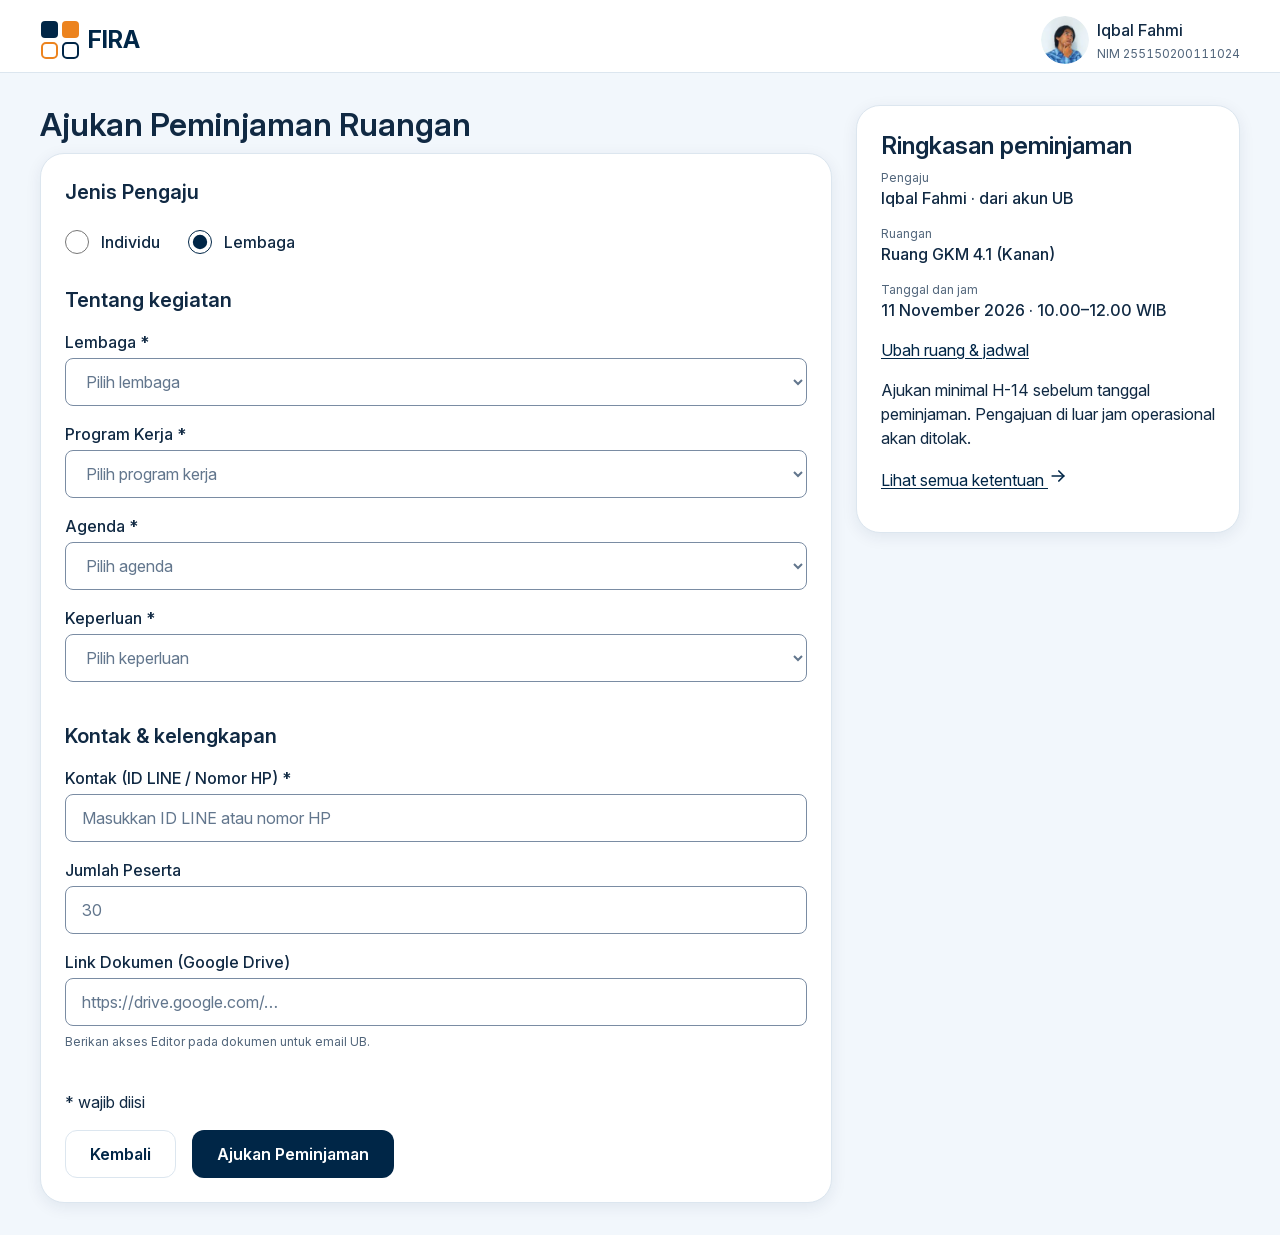
==== commit 5d6e3c37: "Dropdown form ruangan memakai placeholder dengan warna lebih pudar" ====
--- a/ajukan-ruangan.html
+++ b/ajukan-ruangan.html
@@ -49,12 +49,12 @@
 
         <label for="lembaga">Lembaga <span aria-hidden="true">*</span></label>
         <select id="lembaga" name="lembaga" required>
-          <option value="">Pilih lembaga</option>
+          <option value="" selected disabled>Pilih lembaga</option>
           <option>BCC</option>
           <option>BIOS</option>
           <option>DPM</option>
           <option>GDGoC</option>
-          <option selected>HMDTIF</option>
+          <option>HMDTIF</option>
           <option>K-RISMA</option>
           <option>KBMDSI</option>
           <option>LKI-AMD</option>
@@ -68,20 +68,20 @@
 
         <label for="proker">Program Kerja <span aria-hidden="true">*</span></label>
         <select id="proker" name="proker" required>
-          <option value="">Pilih program kerja</option>
-          <option selected>Pengembangan Keahlian</option>
+          <option value="" selected disabled>Pilih program kerja</option>
+          <option>Pengembangan Keahlian</option>
         </select>
 
         <label for="agenda">Agenda <span aria-hidden="true">*</span></label>
         <select id="agenda" name="agenda" required>
-          <option value="">Pilih agenda</option>
-          <option selected>Pelatihan HMDTIF</option>
+          <option value="" selected disabled>Pilih agenda</option>
+          <option>Pelatihan HMDTIF</option>
         </select>
 
         <label for="keperluan">Keperluan <span aria-hidden="true">*</span></label>
         <select id="keperluan" name="keperluan" required>
-          <option value="">Pilih keperluan</option>
-          <option selected>Kegiatan</option>
+          <option value="" selected disabled>Pilih keperluan</option>
+          <option>Kegiatan</option>
         </select>
       </fieldset>
 
--- a/css/tokens.css
+++ b/css/tokens.css
@@ -8,6 +8,7 @@
   --navy-700: #1e4a7a;
   --navy-600: #154f7e;
   --slate-600: #51657b;
+  --slate-500: #62768d;
   --slate-400: #7a8ca3;
   --slate-200: #dce6ef;
   --slate-100: #f2f7fc;
@@ -36,6 +37,7 @@
   --color-text: var(--navy-800);
   --color-text-muted: var(--slate-600);
   --color-text-on-action: var(--white);
+  --color-text-placeholder: var(--slate-500);
   --color-border-subtle: var(--slate-200);
   --color-border-control: var(--slate-400);
 
--- a/css/components.css
+++ b/css/components.css
@@ -147,6 +147,17 @@
   transition: border-color var(--duration-fast);
 }
 
+/* Placeholder: teks lebih pudar dari isian */
+::placeholder,
+select:has(option[value=""]:checked) {
+  color: var(--color-text-placeholder);
+  opacity: 1;
+}
+
+select option {
+  color: var(--color-text);
+}
+
 input:not([type="checkbox"], [type="radio"]):hover,
 select:hover {
   border-color: var(--color-text-muted);
